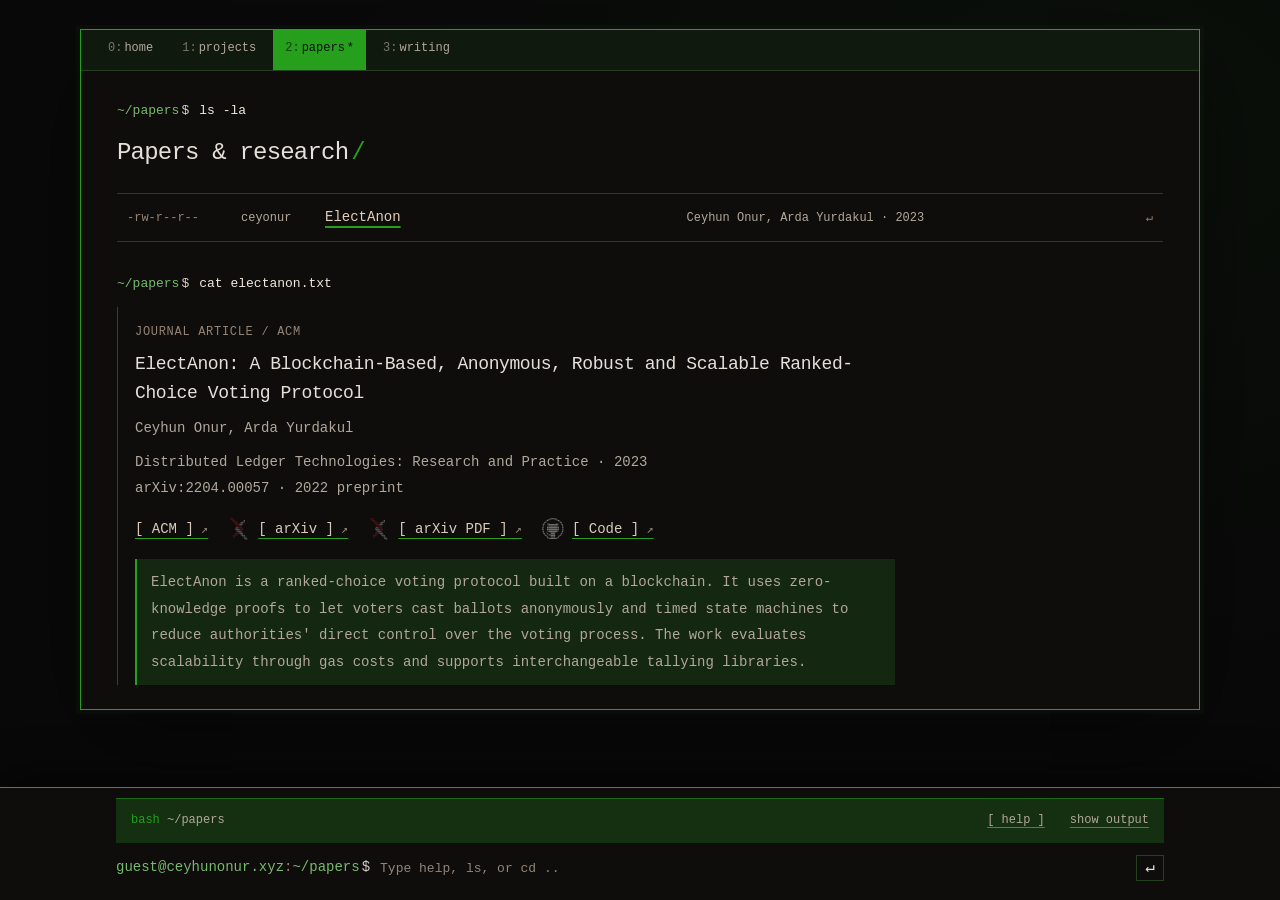
==== papers/index.html @ acf8a9ad "Add personal website" ====
<!doctype html>
<html lang="en">
<head>
  <meta charset="utf-8"><meta name="viewport" content="width=device-width, initial-scale=1"><meta name="color-scheme" content="dark">
  <meta name="description" content="Ceyhun Onur, Senior Software Engineer at Ava Labs, building Avalanche. Selected projects, blockchain research and writing.">
  <title>Papers — Ceyhun Onur</title><link rel="icon" href="../assets/favicon.svg" type="image/svg+xml"><link rel="stylesheet" href="../styles.css">
  <script src="../terminal.js" defer></script>
</head>
<body data-shell-directory="/papers">
  <a class="skip-link" href="#main">Skip to content</a>
  <div class="terminal-session">
    <header class="site-header"><nav class="session-tabs" aria-label="Directories"><a href="../index.html" data-directory="/"><span class="tab-index">0:</span>home<span class="tab-current" aria-hidden="true">*</span></a><a href="../projects/index.html" data-directory="/projects"><span class="tab-index">1:</span>projects<span class="tab-current" aria-hidden="true">*</span></a><a href="index.html" data-directory="/papers" class="active" aria-current="page"><span class="tab-index">2:</span>papers<span class="tab-current" aria-hidden="true">*</span></a><a href="../writing/index.html" data-directory="/writing"><span class="tab-index">3:</span>writing<span class="tab-current" aria-hidden="true">*</span></a></nav><span class="window-title screen-reader-only">~/papers — bash</span></header>
    <main id="main" class="terminal-body">
<section class="directory-page" id="papers" aria-labelledby="papers-title">
<section aria-labelledby="papers-title"><div class="prompt"><span class="prompt-path">~/papers</span><span class="prompt-dollar">$</span><span class="prompt-command">ls -la</span></div><h1 id="papers-title" class="page-title">Papers & research<span>/</span></h1>
<ul class="file-list directory-index">
  <li><a class="file-row" href="#paper-one"><span class="permissions" aria-hidden="true">-rw-r--r--</span><span class="file-owner">ceyonur</span><span class="file-name">ElectAnon</span><span class="file-description">Ceyhun Onur, Arda Yurdakul · 2023</span><span class="file-arrow" aria-hidden="true">↵</span></a></li>
</ul>
<section class="terminal-section directory-entry" id="paper-one">
  <div class="prompt"><span class="prompt-path">~/papers</span><span class="prompt-dollar">$</span><span class="prompt-command">cat electanon.txt</span></div>
  <div class="command-output publication-content"><span class="sample-tag">JOURNAL ARTICLE / ACM</span><h2>ElectAnon: A Blockchain-Based, Anonymous, Robust and Scalable Ranked-Choice Voting Protocol</h2><p class="authors">Ceyhun Onur, Arda Yurdakul</p><p class="venue">Distributed Ledger Technologies: Research and Practice · 2023<br>arXiv:2204.00057 · 2022 preprint</p><div class="publication-links"><a class="placeholder-link" href="https://dl.acm.org/doi/10.1145/3598302">[ ACM ]<span aria-hidden="true"> ↗</span></a><a class="placeholder-link" href="https://arxiv.org/abs/2204.00057"><img class="site-favicon" src="../assets/favicons/arxiv-ascii.svg" alt="" width="22" height="22" decoding="async">[ arXiv ]<span aria-hidden="true"> ↗</span></a><a class="placeholder-link" href="https://arxiv.org/pdf/2204.00057"><img class="site-favicon" src="../assets/favicons/arxiv-ascii.svg" alt="" width="22" height="22" decoding="async">[ arXiv PDF ]<span aria-hidden="true"> ↗</span></a><a class="placeholder-link" href="https://github.com/ceyonur/electanon"><img class="site-favicon" src="../assets/favicons/github-ascii.svg" alt="" width="22" height="22" decoding="async">[ Code ]<span aria-hidden="true"> ↗</span></a></div><div class="abstract"><p>ElectAnon is a ranked-choice voting protocol built on a blockchain. It uses zero-knowledge proofs to let voters cast ballots anonymously and timed state machines to reduce authorities' direct control over the voting process. The work evaluates scalability through gas costs and supports interchangeable tallying libraries.</p></div></div>
</section>
</section>

</section>
<details id="command-console" class="command-console"><summary><span class="prompt"><span class="prompt-path">~</span><span class="prompt-dollar">$</span><span class="prompt-command">help <span class="block-cursor" aria-hidden="true"></span></span></span><span class="command-invitation">command reference <span class="command-state" aria-hidden="true"></span></span></summary><div class="command-help" id="command-help"><p class="comment command-help-intro"># Select a command to run it. Keyboard: Tab to select, Enter to open.</p><nav class="command-choices" aria-label="Terminal commands"><a class="command-choice" href="../index.html"><code>cd ~</code><span>home directory</span><b aria-hidden="true">↵</b></a><a class="command-choice" href="../projects/index.html"><code>cd ~/projects</code><span>selected repositories</span><b aria-hidden="true">↵</b></a><a class="command-choice" href="index.html"><code>cd ~/papers</code><span>publications & research</span><b aria-hidden="true">↵</b></a><a class="command-choice" href="../writing/index.html"><code>cd ~/writing</code><span>posts &amp; proposals</span><b aria-hidden="true">↵</b></a><a class="command-choice" href="../index.html"><code>whoami</code><span>read the bio</span><b aria-hidden="true">↵</b></a><a class="command-choice" href="../index.html#links"><code>cat ~/links.txt</code><span>socials & contact</span><b aria-hidden="true">↵</b></a></nav><details class="tree-command"><summary><code>tree ~</code><span>show the directory tree</span></summary><ul class="directory-tree" aria-label="Website directory tree"><li><span aria-hidden="true">├── </span><a href="../projects/index.html">projects/</a></li><li><span aria-hidden="true">├── </span><a href="index.html">papers/</a></li><li><span aria-hidden="true">├── </span><a href="../writing/index.html">writing/</a><ul><li><span aria-hidden="true">│   ├── </span><a href="../writing/index.html#precompile-evm-post">precompile-evm.txt</a></li><li><span aria-hidden="true">│   ├── </span><a href="../writing/index.html#subnet-evm-durango-post">subnet-evm-durango.txt</a></li><li><span aria-hidden="true">│   ├── </span><a href="../writing/index.html#acp-224">acp-224.md</a></li><li><span aria-hidden="true">│   └── </span><a href="../writing/index.html#acp-131">acp-131.md</a></li></ul></li><li><span aria-hidden="true">└── </span><a href="../index.html#links">links.txt</a></li></ul></details></div></details>

</main>
    <footer class="typed-console" id="typed-console" aria-label="Interactive website terminal" hidden>
  <div class="terminal-dock-inner">
    <div class="terminal-dock-toolbar status-bar"><span>~/papers</span><nav class="window-actions terminal-actions" aria-label="Terminal actions"><a class="help-jump" href="#command-help">[ help ]</a><button id="terminal-toggle" type="button" aria-controls="terminal-panel" aria-expanded="false">show output</button></nav></div>
    <div id="terminal-panel" hidden><div id="terminal-output" class="terminal-transcript" role="log" aria-live="polite" aria-label="Command output"></div><p class="typed-keyboard-hint" id="terminal-keyboard-hint">Enter: run · Tab: complete · ↑/↓: history</p></div>
    <form id="terminal-form" class="typed-form"><label class="typed-prompt" id="terminal-open" for="terminal-input"><span class="prompt-user">guest@ceyhunonur.xyz</span><span class="prompt-colon">:</span><span class="prompt-path" id="typed-path">~</span><span class="prompt-dollar">$</span></label><input id="terminal-input" type="text" name="command" maxlength="200" placeholder="Type help, ls, or cd projects" autocomplete="off" autocapitalize="off" spellcheck="false" aria-label="Terminal command"><button class="terminal-submit" type="submit" aria-label="Run command">↵</button></form>
  </div>
</footer>
  </div>
  
  
</body>
</html>
---- styles.css ----
/* Static terminal with an optional local command helper. Permanent accent: #269F1D. */
:root {
  --accent: #269F1D;
  --on-accent: #081006;
  --bg: #090909;
  --screen: #0e0d0c;
  --text: #e5e0d9;
  --muted: #b2a79b;
  --faint: #938476;
  --line: color-mix(in srgb, var(--accent) 24%, #222222);
  --accent-wash: color-mix(in srgb, var(--accent) 35%, #0e0d0c);
  --mono: 'Cascadia Code', 'SFMono-Regular', Consolas, 'Liberation Mono', monospace;
  color-scheme: dark;
}
* { box-sizing: border-box; }
html { scroll-behavior: smooth; scroll-padding-top: 24px; }
body {
  margin: 0;
  min-height: 100vh;
  background: radial-gradient(ellipse at 85% 15%, color-mix(in srgb, var(--accent) 5%, transparent), transparent 50%), var(--bg);
  color: var(--text);
  font:14px/1.8 var(--mono);
  -webkit-font-smoothing: antialiased;
  padding: 29px 36px 22px;
}
a { color: inherit; text-decoration: none; }
a:hover { color: #fff; }
a:focus-visible, summary:focus-visible { outline: 1px solid #c6b9ac; outline-offset: 5px; }
::selection { background: var(--accent); color: var(--on-accent, #fff); }
h1,h2,p,pre,blockquote,dl,dd,ul { margin: 0; }
ul { list-style: none; padding: 0; }
pre { font-family: var(--mono); }
.skip-link { position: fixed; top: -80px; left: 30px; z-index: 5; background: var(--accent); padding: 8px 15px; }
.skip-link:focus { top: 10px; }
.desktop-label, .desktop-footer {
  max-width: 1120px; margin: 0 auto; display: flex; justify-content: space-between; align-items: center;
  color: var(--faint); font-size: 12px; line-height: 1.5; letter-spacing: .8px;
}
.desktop-label { margin-bottom: 13px; }
.desktop-label span:first-child::before { content: ''; display: inline-block; width: 5px; height: 5px; background: var(--accent); margin-right: 9px; }
.desktop-footer { margin-top: 13px; font-size: 12px; letter-spacing: .2px; }
.terminal-session {
  max-width: 1120px; margin: 0 auto; border: 1px solid var(--accent); background: var(--screen);
  box-shadow: 0 0 0 4px color-mix(in srgb, var(--accent) 4%, transparent), 0 30px 100px #0006; min-width: 0;
}
.window-bar {
  height: 36px; display: grid; grid-template-columns: 110px 1fr 110px; align-items: center;
  background: color-mix(in srgb, var(--accent) 24%, #0e0d0c); border-bottom: 1px solid color-mix(in srgb, var(--accent) 60%, #1a1714); padding: 0 15px; gap: 12px;
}
.window-controls { display: flex; gap: 6px; }
.window-controls i { width: 7px; height: 7px; display: block; border: 1px solid color-mix(in srgb, var(--accent) 65%, #8a7b6e); }
.window-controls i:first-child { background: var(--accent); border-color: var(--accent); }
.window-title { font-size: 12px; text-align: center; color: #bba89b; overflow: hidden; white-space: nowrap; text-overflow: ellipsis; }
.window-mode { color: var(--faint); font-size: 12px; text-align: right; }
.session-tabs { display: flex; flex-wrap: wrap; align-items: stretch; min-height: 37px; background: color-mix(in srgb, var(--accent) 8%, #0e0d0c); border-bottom: 1px solid var(--line); padding: 0 15px; gap: 5px; }
.session-name { font-size: 12px; line-height: 37px; color: var(--muted); margin-right: 21px; }
.session-tabs a { font-size: 12px; padding: 8px 12px; color: var(--muted); border-bottom: 2px solid transparent; display: flex; gap: 2px; align-items: center; }
.session-tabs a.active { background: var(--accent); border-color: var(--accent); color: var(--on-accent, #f4e5dc); }
.session-tabs a:hover { background: color-mix(in srgb, var(--accent) 40%, #181511); color: #fff; }
.session-tabs a.active:hover { background: var(--accent); }
.tab-index { opacity: .65; }
.location-bar { display: flex; justify-content: space-between; align-items: center; gap: 14px; padding: 16px 36px 0; }
.breadcrumb { display: flex; flex-wrap: wrap; gap: 9px; color: var(--muted); font-size: 12px; }
.breadcrumb a { text-decoration: underline; text-decoration-color: var(--accent); text-underline-offset: 4px; }
.breadcrumb>span:not(:last-child) { color: var(--faint); }
.sample-badge { font-size: 12px; letter-spacing: .8px; color: var(--faint); white-space: nowrap; }
.terminal-body { padding: 28px 36px 24px; min-height: 520px; position: relative; }
.prompt { display: flex; flex-wrap: wrap; align-items: baseline; font-size: 12px; line-height: 1.9; }
.prompt-user { color: #d3bbae; }
.at, .prompt-colon { color: #9d7d69; }
.prompt-path { color: #b8a69a; }
.prompt-dollar { color: #d6cbc1; margin: 0 10px 0 2px; }
.prompt-command { color: #f2e9de; overflow-wrap: anywhere; }
.identity-output { display: grid; grid-template-columns: 286px minmax(0,1fr); gap: 35px; padding: 26px 0 16px; align-items: center; }
.ascii-art { font:16px/1.21 var(--mono); letter-spacing: 0; white-space: pre; color: var(--accent); text-shadow: 0 0 24px color-mix(in srgb, var(--accent) 20%, transparent); }
.identity-info { max-width: 510px; }
.identity-info h1 { font-size: 21px; line-height: 1.5; font-weight: 600; letter-spacing: -.8px; display: inline-block; padding-bottom: 7px; border-bottom: 1px dashed color-mix(in srgb, var(--accent) 55%, #443b33); }
.identity-subtitle { font-size: 12px; color: var(--muted); margin-top: 7px; }
.profile-data { margin-top: 15px; font-size: 12px; }
.profile-data>div { display: grid; grid-template-columns: 80px 1fr; gap: 12px; margin-top: 3px; }
.profile-data dt { color: var(--faint); }
.profile-data dt::after { content: ':'; }
.profile-data dd { color: var(--text); }
.status-square { width: 5px; height: 5px; display: inline-block; margin-left: 8px; background: var(--accent); vertical-align: middle; }
.terminal-section { margin-top: 30px; scroll-margin-top: 25px; }
.command-output { padding: 12px 0 0 17px; border-left: 1px solid color-mix(in srgb, var(--accent) 36%, #211d18); margin: 10px 0 0 0; }
.bio-output { max-width: 790px; font-size: 12px; line-height: 1.9; }
.comment { color: var(--faint); font-size: 12px; line-height: 1.9; }
.bio-output .comment { margin-top: 11px; }
.output-caption { font-weight: 400; font-size: 12px; color: var(--faint); margin: 10px 0 7px; }
.file-list { border-top: 1px solid var(--line); border-bottom: 1px solid var(--line); margin-top: 10px; }
.file-row { display: grid; grid-template-columns: 94px 48px minmax(160px,1fr) minmax(180px,1.25fr) 18px; align-items: baseline; column-gap: 17px; padding: 11px 10px; font-size: 12px; border-bottom: 1px solid color-mix(in srgb, var(--accent) 14%, #22201c); }
.file-row:last-child { border-bottom: 0; }
.file-row:hover { background: color-mix(in srgb, var(--accent) 9%, transparent); }
.permissions { color: var(--faint); font-size: 12px; }
.file-owner { color: var(--muted); font-size: 12px; }
.file-name { color: #e5cdbb; font-weight: 500; width: fit-content; text-decoration: underline; text-decoration-color: var(--accent); text-underline-offset: 5px; text-decoration-thickness: 2px; overflow-wrap: anywhere; }
.file-name:hover { color: #fff; background: var(--accent); }
.file-description { color: var(--muted); font-size: 12px; }
.file-arrow { color: #a17c65; text-align: right; font-size: 12px; }
.social-output { display: flex; flex-wrap: wrap; gap: 24px; padding: 12px 0 0 17px; }
.placeholder-link { color: #d9cabc; font-size: 12px; display: inline-block; text-decoration: underline; text-decoration-color: var(--accent); text-underline-offset: 5px; }
.placeholder-link>span { color: var(--faint); font-size: 12px; }
.placeholder-link:hover { color: #fff; background: color-mix(in srgb, var(--accent) 20%, transparent); }
.exit-prompt { margin-top: 33px; padding-top: 14px; border-top: 1px solid var(--line); display: flex; justify-content: space-between; align-items: baseline; gap: 16px; }
.block-cursor { display: inline-block; width: 7px; height: 12px; background: var(--accent); vertical-align: middle; animation: cursor 1.5s steps(1) infinite; }
.navigation-hint { font-size: 12px; color: var(--faint); text-align: right; }
.status-bar { display: flex; align-items: center; gap: 16px; padding: 8px 15px; border-top: 1px solid color-mix(in srgb, var(--accent) 60%, #1a1714); background: color-mix(in srgb, var(--accent) 24%, #0e0d0c); color: #a99483; font-size: 12px; }
.status-bar>a { color: #e1c7b7; }
.status-right { margin-left: auto; }
.footer-divider { color: color-mix(in srgb, var(--accent) 40%, #695c4f); margin: 0 12px; }
.template-notice { display: none; padding: 18px; background: color-mix(in srgb, var(--accent) 25%, #13120f); border: 1px solid var(--accent); margin-top: 24px; scroll-margin-top: 24px; }
.template-notice:target { display: block; }
.template-notice h2 { font-size: 12px; font-weight: 500; }
.template-notice p { font-size: 12px; color: var(--muted); max-width: 700px; margin: 8px 0 12px; }
.template-notice a { font-size: 12px; text-decoration: underline; text-underline-offset: 4px; }
.parent-command { display: inline-flex; gap: 9px; font-size: 12px; color: var(--text); margin-bottom: 28px; }
.parent-command>span:first-child { color: var(--faint); }
.parent-command:hover { background: color-mix(in srgb, var(--accent) 20%, transparent); }
.command-comment { color: var(--faint); font-size: 12px; margin-left: 8px; }
.page-title { font-size: 24px; line-height: 1.5; font-weight: 500; letter-spacing: -.8px; margin-top: 17px; }
.page-title>span { color: var(--accent); margin-left: 3px; }
.page-intro { margin-top: 5px; }
.directory-index { margin-top: 22px; }
.sample-tag { font-size: 12px; letter-spacing: .7px; color: var(--faint); }
.command-output h2 { font-size: 16px; font-weight: 500; line-height: 1.7; margin-top: 5px; letter-spacing: -.4px; }
.command-output>p { color: var(--muted); font-size: 12px; max-width: 750px; margin-top: 7px; line-height: 1.9; }
.record-meta { display: flex; flex-wrap: wrap; gap: 20px; font-size: 12px; color: var(--faint); margin: 12px 0; }
.publication { display: grid; grid-template-columns: 60px minmax(0,1fr); gap: 24px; padding: 26px 0; border-bottom: 1px solid var(--line); }
.publication-index { font-size: 12px; color: #bd9f89; padding-top: 3px; }
.publication-index span { display: block; font-size: 12px; color: var(--faint); margin-top: 9px; }
.publication-content h2 { font-size: 16px; line-height: 1.6; font-weight: 500; margin-top: 6px; max-width: 780px; }
.authors { font-size: 12px; color: var(--muted); margin-top: 10px; }
.venue { font-size: 12px; color: var(--faint); margin-top: 3px; }
.publication-links { display: flex; gap: 20px; margin-top: 15px; }
.abstract { margin-top: 17px; }
.abstract p { border-left: 2px solid var(--accent); padding: 10px 14px; background: color-mix(in srgb, var(--accent) 16%, #11100e); font-size: 12px; color: var(--muted); max-width: 760px; line-height: 1.9; }
.article-preview { padding-top: 14px; padding-bottom: 9px; }
.inline-command { display: inline-block; margin-top: 20px; font-size: 12px; color: #e4c5af; background: color-mix(in srgb, var(--accent) 28%, #17130f); padding: 4px 9px; border-left: 2px solid var(--accent); }
.inline-command>span { color: var(--faint); margin-left: 12px; }
.inline-command:hover { background: var(--accent); color: #fff; }
.note-output { margin-top: 28px; display: grid; grid-template-columns: 55px 1fr; gap: 22px; padding: 25px 0; border-top: 1px solid var(--line); border-bottom: 1px solid var(--line); }
.note-index { color: #ba9c85; font-size: 12px; padding-top: 3px; }
.note-index>span { display: block; font-size: 12px; color: var(--faint); margin-top: 9px; }
.note-output blockquote { max-width: 680px; font-size: 19px; letter-spacing: -.6px; line-height: 1.7; border-left: 2px solid var(--accent); padding-left: 18px; }
.note-output .comment { margin: 16px 0; font-size: 12px; }
.article-body { max-width: 950px; }
.article-heading { padding: 23px 0 24px 17px; border-left: 1px solid color-mix(in srgb, var(--accent) 36%, #211d18); margin-top: 14px; }
.article-heading h1 { font-size: 30px; line-height: 1.4; letter-spacing: -1px; font-weight: 500; max-width: 700px; margin-top: 10px; }
.article-lead { font-size: 13px; color: var(--muted); max-width: 730px; margin-top: 16px; line-height: 1.9; }
.article-copy { max-width: 760px; padding-left: 18px; }
.article-copy p { font-size: 12px; line-height: 2; color: #c9beb2; margin-top: 22px; }
.article-copy h2 { font-size: 19px; font-weight: 500; letter-spacing: -.5px; margin-top: 34px; }
.article-copy h2>span { color: #a58c78; font-weight: 400; margin-right: 8px; }
.article-copy blockquote { margin-top: 25px; border-left: 2px solid var(--accent); padding: 16px 20px; background: color-mix(in srgb, var(--accent) 23%, #16130f); color: #dbcbba; font-size: 12px; line-height: 1.9; }
.article-copy .article-end { border-top: 1px solid var(--line); padding-top: 20px; margin-top: 32px; color: var(--faint); font-size: 12px; }
@keyframes cursor { 0%,60% { opacity: 1; } 61%,100% { opacity: 0; } }
@media(min-width:1500px) {
  body { padding-top: 44px; }
  .terminal-body { padding: 33px 44px 27px; }
  .location-bar { padding: 18px 44px 0; }
  .identity-output { grid-template-columns: 315px 1fr; gap: 45px; padding-top: 30px; }
  .ascii-art { font-size: 18px; }
}
@media(max-width:940px) {
  body { padding: 20px 22px; }
  .terminal-body { padding: 25px 26px; }
  .location-bar { padding-left: 26px; padding-right: 26px; }
  .identity-output { grid-template-columns: 240px 1fr; gap: 24px; }
  .ascii-art { font-size: 13px; }
  .identity-subtitle { font-size: 12px; }
  .profile-data { font-size: 12px; }
  .profile-data>div { grid-template-columns: 65px 1fr; gap: 8px; }
  .file-row { grid-template-columns: 84px 35px minmax(150px,1fr) minmax(120px,1fr) 12px; gap: 12px; }
  .session-name { margin-right: 8px; }
  .session-tabs a { padding-left: 9px; padding-right: 9px; }
  .file-owner { font-size: 12px; }
}
@media(max-width:700px) {
  body { padding: 12px 12px 16px; }
  .desktop-label { margin-bottom: 10px; font-size: 12px; letter-spacing: .4px; }
  .window-bar { height: 32px; grid-template-columns: 42px minmax(0,1fr) 42px; padding: 0 10px; gap: 6px; }
  .window-controls { gap: 4px; }
  .window-controls i { width: 5px; height: 5px; }
  .window-title { font-size: 12px; }
  .window-mode { display: none; }
  .session-tabs { padding: 0 7px; gap: 0; min-height: 34px; justify-content: space-between; }
  .session-name { display: none; }
  .session-tabs a { padding: 8px 7px; font-size: 12px; }
  .location-bar { padding: 12px 18px 0; gap: 10px; align-items: start; }
  .breadcrumb { font-size: 12px; gap: 6px; }
  .sample-badge { font-size: 12px; line-height: 1.9; letter-spacing: .3px; }
  .terminal-body { padding: 23px 18px 20px; min-height: 480px; }
  .prompt { font-size: 12px; line-height: 1.8; }
  .prompt-dollar { margin-right: 7px; }
  .identity-output { grid-template-columns: 1fr; gap: 25px; padding: 25px 0 7px; }
  .ascii-art { font-size: 15px; line-height: 1.2; }
  .identity-info h1 { font-size: 21px; }
  .identity-subtitle { font-size: 12px; }
  .profile-data { font-size: 12px; }
  .profile-data>div { grid-template-columns: 72px 1fr; gap: 9px; margin-top: 4px; }
  .terminal-section { margin-top: 26px; }
  .command-output { padding-left: 12px; }
  .bio-output { font-size: 12px; }
  .comment { font-size: 12px; }
  .desktop-break { display: none; }
  .output-caption { font-size: 12px; margin-top: 10px; }
  .file-row { grid-template-columns: minmax(0,1fr) 14px; column-gap: 10px; row-gap: 3px; padding: 12px 5px; }
  .permissions,.file-owner { display: none; }
  .file-name { grid-column: 1; grid-row: 1; font-size: 12px; max-width: 100%; }
  .file-description { grid-column: 1; grid-row: 2; font-size: 12px; }
  .file-arrow { grid-column: 2; grid-row: 1/3; align-self: center; }
  .social-output { gap: 17px; padding-left: 12px; }
  .placeholder-link { font-size: 12px; }
  .social-output .placeholder-link { font-size: 12px; }
  .exit-prompt { margin-top: 28px; flex-wrap: wrap; gap: 8px; }
  .navigation-hint { text-align: left; font-size: 12px; width: 100%; }
  .status-bar { padding: 8px 10px; font-size: 12px; gap: 10px; }
  .footer-divider { margin: 0 6px; }
  .status-right { font-size: 12px; }
  .desktop-footer { font-size: 12px; gap: 12px; }
  .parent-command { font-size: 12px; margin-bottom: 23px; gap: 6px; }
  .command-comment { font-size: 12px; margin-left: 4px; }
  .page-title { font-size: 21px; margin-top: 17px; }
  .page-intro { font-size: 12px; margin-top: 6px; }
  .command-output h2 { font-size: 15px; }
  .command-output>p { font-size: 12px; }
  .record-meta { font-size: 12px; gap: 14px; }
  .publication { grid-template-columns: 33px minmax(0,1fr); gap: 12px; padding: 23px 0; }
  .publication-index { font-size: 12px; }
  .publication-index>span { font-size: 12px; }
  .publication-content h2 { font-size: 14px; }
  .authors { font-size: 12px; }
  .venue { font-size: 12px; }
  .abstract p { font-size: 12px; padding: 10px 12px; }
  .note-output { grid-template-columns: 28px minmax(0,1fr); gap: 13px; }
  .note-index { font-size: 12px; }
  .note-index>span { font-size: 12px; }
  .note-output blockquote { font-size: 16px; padding-left: 12px; }
  .note-output .comment { font-size: 12px; }
  .article-heading { padding-left: 12px; }
  .article-heading h1 { font-size: 25px; }
  .article-lead { font-size: 12px; }
  .article-copy { padding-left: 0; }
  .article-copy p { font-size: 12px; }
  .article-copy h2 { font-size: 17px; }
  .article-copy blockquote { font-size: 12px; padding: 14px; }
  .article-copy .article-end { font-size: 12px; }
}
@media(max-width:360px) {
  body { padding-left: 7px; padding-right: 7px; }
  .terminal-body { padding-left: 13px; padding-right: 13px; }
  .session-tabs a { padding-left: 5px; padding-right: 5px; }
  .ascii-art { font-size: 13px; }
  .profile-data { font-size: 12px; }
}
@media(prefers-reduced-motion:reduce) {
  html { scroll-behavior: auto; }
  .block-cursor { animation: none; }
}

/* The classic portrait is 72 columns of actual text, with no image or script. */
.identity-output:has(.ascii-portrait) {
  grid-template-columns: 195px minmax(0, 1fr);
  gap: 24px;
  padding-top: 24px;
  padding-bottom: 8px;
}
.ascii-art.ascii-portrait {
  font-family: Consolas, 'Liberation Mono', monospace;
  font-size: 4.32px;
  font-weight: 400;
  line-height: 1;
  letter-spacing: 0;
  color: var(--accent);
  text-shadow: none;
  width: fit-content;
  max-width: 100%;
}
@media(max-width:940px) {
  .identity-output:has(.ascii-portrait) { grid-template-columns: 172px minmax(0, 1fr); gap: 20px; }
  .ascii-art.ascii-portrait { font-size: 3.84px; }
}
@media(max-width:700px) {
  .identity-output:has(.ascii-portrait) { grid-template-columns: minmax(0, 1fr); gap: 25px; }
  .ascii-art.ascii-portrait { font-size: clamp(2.64px, 0.816vw, 4.32px); }
}

/* Native command console: details/summary, normal links, and keyboard navigation. */
.skip-link{color:var(--on-accent)}
.session-tabs a.active:hover,.file-name:hover,.inline-command:hover{color:var(--on-accent)}
.prompt-user,.prompt-path{color:color-mix(in srgb,var(--accent) 55%,#ddd8ce)}
.window-mode.help-jump{color:var(--muted);text-decoration:underline;text-decoration-color:var(--accent);text-underline-offset:4px}
.command-console{margin-top:30px;border-top:1px solid var(--line);scroll-margin-top:24px}
.command-console>summary{list-style:none;display:flex;justify-content:space-between;align-items:center;gap:16px;padding:14px 0 5px;cursor:pointer}
.command-console>summary::-webkit-details-marker{display:none}
.command-console>summary:focus-visible{outline:1px solid #c6b9ac;outline-offset:5px}
.command-console>summary:hover .prompt-command{text-decoration:underline;text-decoration-color:var(--accent);text-underline-offset:4px}
.command-invitation{font-size: 12px;color:var(--muted);white-space:nowrap}
.command-state::after{content:'[+]';margin-left:8px;color:var(--text)}
.command-console[open] .command-state::after{content:'[−]'}
.command-help{margin:12px 0 0;padding:13px 17px 15px;border-left:2px solid var(--accent);background:color-mix(in srgb,var(--accent) 4%,var(--screen))}
.command-help-intro{font-size: 12px;margin-bottom:13px}
.command-choices{display:flex;flex-direction:column;gap:1px}
.command-choice{display:grid;grid-template-columns:210px minmax(0,1fr) 14px;gap:20px;align-items:baseline;padding:7px 8px;font-size: 12px}
.command-choice code,.tree-command code{font:inherit;color:var(--text)}
.command-choice>span{font-size: 12px;color:var(--muted)}
.command-choice>b{font-weight:400;color:var(--muted);font-size: 12px}
.command-choice:hover,.command-choice:focus-visible{background:color-mix(in srgb,var(--accent) 16%,transparent)}
.tree-command{margin-top:12px;border-top:1px solid var(--line);padding-top:10px}
.tree-command>summary{display:list-item;cursor:pointer;width:fit-content;font-size: 12px;margin-left:8px}
.tree-command>summary>span{font-size: 12px;color:var(--muted);margin-left:20px}
.directory-tree{margin:12px 0 0 8px;font-size: 12px;line-height:2;color:var(--muted)}
.directory-tree>li>ul{margin-left:0}.directory-tree li>span{white-space:pre;color:var(--faint)}
.directory-tree a{text-decoration:underline;text-decoration-color:var(--accent);text-underline-offset:4px;color:var(--text)}
@media(max-width:700px){.command-console>summary{gap:10px;align-items:baseline;flex-wrap:wrap}.command-invitation{font-size: 12px}.command-help{padding:12px 9px}.command-help-intro{font-size: 12px}.command-choice{grid-template-columns:minmax(0,1fr) 12px;gap:2px 8px;padding:8px 5px;font-size: 12px}.command-choice>span{grid-column:1;grid-row:2;font-size: 12px}.command-choice>b{grid-column:2;grid-row:1/3}.tree-command>summary{font-size: 12px}.tree-command>summary>span{font-size: 12px;margin-left:8px}.directory-tree{font-size: 12px}}

/* Optional typed navigator, integrated into the page's final prompt line. */
.typed-console[hidden]{display:none!important}
#terminal-open{display:none}.has-command-reader #terminal-open{display:flex}
.has-command-reader .command-console{display:none}
.window-bar{grid-template-columns:110px minmax(0,1fr) 160px}
.window-actions{display:flex;justify-content:flex-end;gap:15px;font-size: 12px;white-space:nowrap}
.window-actions>a{color:var(--muted);text-decoration:underline;text-decoration-color:var(--accent);text-underline-offset:4px}
.typed-console{margin-top:30px;padding-top:15px;border-top:1px solid var(--line);scroll-margin-top:24px}
.terminal-transcript{padding:0;margin:0 0 12px}
.terminal-result{font:14px/1.8 var(--mono);color:var(--text);margin:0 0 12px;white-space:pre-wrap;overflow-wrap:anywhere}
.terminal-echo{color:color-mix(in srgb,var(--accent) 55%,#ddd8ce);margin-bottom:3px}
.terminal-error{color:#e5bca3}.terminal-welcome{font-size: 12px;color:var(--muted)}
.typed-form{display:flex;align-items:center;gap:0;padding:5px 0;margin:0}
.typed-prompt{display:flex;align-items:baseline;font:14px/1.7 var(--mono);white-space:nowrap;flex-shrink:0}
.typed-form input{min-width:0;flex:1;width:100%;background:transparent;border:0;border-radius:0;padding:3px 0;color:#f1efe7;font:14px/1.5 var(--mono);caret-color:var(--accent)}
.typed-form input::placeholder{color:var(--faint);font-size: 12px}
.typed-form input:focus{outline:none}
.typed-form:focus-within .typed-prompt{color:var(--accent)}
.terminal-submit{flex-shrink:0;border:1px solid var(--line);background:transparent;color:var(--text);font:16px/1 var(--mono);width:28px;height:26px;margin-left:10px;cursor:pointer}
.terminal-submit:hover{background:var(--accent);color:var(--on-accent)}
.typed-keyboard-hint{font:14px/1.6 var(--mono);color:var(--faint);margin:0 0 7px}
.typed-console button:focus-visible{outline:1px solid #c6b9ac;outline-offset:3px}
@media(max-width:700px){.window-bar{grid-template-columns:30px minmax(0,1fr) 112px}.window-actions{display:flex;gap:7px;font-size: 12px}.window-title{font-size: 12px}.typed-console{margin-top:26px}.typed-form{display:grid;grid-template-columns:minmax(0,1fr) 28px;gap:5px 8px}.typed-prompt{font-size: 12px;grid-column:1/-1;width:auto;white-space:normal;flex-wrap:wrap}.typed-form input{grid-column:1;flex:none;width:100%;font-size: 16px}.typed-form input::placeholder{font-size: 12px}.terminal-submit{grid-column:2;margin-left:0}.terminal-result{font-size: 12px}.typed-keyboard-hint{font-size: 12px}}

/* Readable text, compact ASCII link icons, and native experience output. */
.identity-info { max-width: 720px; min-width: 0; }
.identity-output:has(.ascii-portrait) { align-items: start; }
.bio-output { font-size: 14px; line-height: 1.85; margin-top: 18px; }
.bio-output p + p { margin-top: 12px; }
.bio-output .placeholder-link { font-size: inherit; }
.command-output > p, .abstract p, .article-copy p, .article-copy blockquote { font-size: 14px; }
.prompt, .typed-prompt, .file-name, .placeholder-link, .inline-command { font-size: 14px; }
.identity-subtitle, .profile-data { font-size: 13px; }
.profile-data > div { grid-template-columns: 80px minmax(0, 1fr); }
.file-row { grid-template-columns: 100px 70px minmax(175px, 1fr) minmax(190px, 1.25fr) 18px; gap: 14px; }
.window-bar { grid-template-columns: 30px minmax(0,1fr) 190px; height: 44px; }
.window-actions { font-size: 12px; }
.typed-form input { font-size: 16px; }
.typed-keyboard-hint { font-size: 12px; }
.typed-form input::placeholder { font-size: 13px; }
.social-output { align-items: center; gap: 20px 28px; }
.publication-links { flex-wrap: wrap; }
@media(max-width:1000px) {
  .file-row { grid-template-columns: 96px 65px minmax(0,1fr) 18px; gap: 8px 12px; }
  .file-description { grid-column: 3; grid-row: 2; }
  .file-arrow { grid-column: 4; grid-row: 1/3; }
}
@media(max-width:700px) {
  .window-bar { height: auto; min-height: 67px; grid-template-columns: 24px minmax(0,1fr); gap: 3px 8px; padding-top: 8px; padding-bottom: 8px; }
  .window-controls { grid-column: 1; grid-row: 1; }
  .window-title { grid-column: 2; grid-row: 1; text-align: left; }
  .window-actions { grid-column: 2; grid-row: 2; justify-content: flex-start; gap: 18px; }
  .session-tabs a { font-size: 12px; }
  .location-bar { flex-wrap: wrap; }
  .sample-badge { white-space: normal; }
  .desktop-label { flex-wrap: wrap; gap: 5px 12px; }
  .desktop-footer { flex-wrap: wrap; }
  .status-bar { flex-wrap: wrap; }
  .status-right { margin-left: 0; width: 100%; font-size: 12px; }
  .file-row { grid-template-columns: minmax(0,1fr) 18px; }
  .file-name, .file-description { grid-column: 1; }
  .file-arrow { grid-column: 2; }
  .social-output .placeholder-link { font-size: 14px; }
  .typed-prompt { font-size: 13px; }
  .command-choice { grid-template-columns: minmax(0,1fr) 14px; }
  .tree-command > summary > span { display: block; margin-left: 0; }
}

/* Static, local favicon glyph art and a terminal table inside whoami. */
.site-favicon { display: inline-block; width: 22px; height: 22px; object-fit: contain; vertical-align: middle; margin-right: 8px; }
.whoami-career { margin-top: 26px; }
.terminal-table-wrap { max-width: 100%; overflow-x: auto; padding-bottom: 4px; scrollbar-color: var(--accent) var(--screen); }
.terminal-table-wrap:focus-visible { outline: 1px solid var(--accent); outline-offset: 4px; }
.terminal-table { width: max-content; font: 13px/1.75 var(--mono); color: var(--text); white-space: pre; letter-spacing: 0; }
.table-scroll-hint { display: none; color: var(--faint); font-size: 12px; }
.screen-reader-only { position: absolute; width: 1px; height: 1px; overflow: hidden; clip-path: inset(50%); white-space: nowrap; }
@media(max-width:700px) {
  .table-scroll-hint { display: block; margin-top: 5px; }
}

/* One continuous static terminal session and its bottom command dock. */
html { scroll-padding-bottom: 160px; }
.overview-section { margin-top: 54px; padding-top: 32px; border-top: 1px solid var(--line); scroll-margin-top: 24px; }
.overview-section .page-title { margin-top: 12px; }
.tab-current { display: none; }
.session-tabs a.active .tab-current { display: inline; }
.career-list { margin-top: 26px; font-size: 13px; }
.career-list > div { margin: 0 0 17px; padding-left: 15px; border-left: 1px solid var(--line); }
.career-list dt { color: color-mix(in srgb,var(--accent) 55%,#ddd8ce); font-weight: 500; }
.career-list dd { color: var(--text); margin-top: 2px; }
.career-dates { color: var(--muted); }
.command-output h3, .publication-content h3 { font-size: 18px; font-weight: 500; line-height: 1.6; margin-top: 5px; }
.command-output .project-role { color: color-mix(in srgb,var(--accent) 55%,#ddd8ce); font-size: 14px; margin: 4px 0 10px; }
.has-command-reader { padding-bottom: 145px; }
.has-command-reader.terminal-output-open { padding-bottom: calc(145px + min(40vh, 360px)); }
.typed-console { position: fixed; z-index: 10; left: 0; right: 0; bottom: 0; margin: 0; padding: 10px 24px 12px; border-top: 1px solid var(--accent); background: var(--screen); box-shadow: 0 -12px 40px #0008; }
.terminal-dock-inner { max-width: 1048px; margin: 0 auto; }
.terminal-dock-toolbar { display: flex; align-items: center; justify-content: space-between; gap: 16px; margin-bottom: 5px; font-size: 12px; color: var(--muted); }
.terminal-dock-toolbar > span::before { content: 'bash '; color: var(--accent); }
.terminal-dock-toolbar button { border: 0; padding: 3px 0 3px 10px; background: transparent; color: var(--muted); font: inherit; cursor: pointer; text-decoration: underline; text-decoration-color: var(--accent); text-underline-offset: 4px; }
.terminal-dock-toolbar button:hover { color: var(--text); }
.terminal-transcript { max-height: min(40vh, 360px); overflow-y: auto; overscroll-behavior: contain; margin: 8px 0 4px; scrollbar-color: var(--accent) var(--screen); }
.terminal-result { margin-bottom: 10px; }
.typed-keyboard-hint { margin-top: 6px; margin-bottom: 8px; }
.typed-form { display: flex; align-items: center; gap: 0; }
.typed-prompt { width: auto; flex-shrink: 0; }
.typed-form input { width: 100%; flex: 1; min-width: 0; }
.typed-console [hidden] { display: none !important; }
@media(max-width:700px) {
  .overview-section { margin-top: 38px; padding-top: 24px; }
  .has-command-reader { padding-bottom: 155px; }
  .has-command-reader.terminal-output-open { padding-bottom: calc(155px + min(40vh, 360px)); }
  .typed-console { padding: 9px 16px 12px; }
  .typed-form { display: flex; flex-wrap: wrap; gap: 4px 0; }
  .typed-prompt { flex-basis: 100%; font-size: 13px; }
  .typed-form input { flex-basis: calc(100% - 42px); width: calc(100% - 42px); }
  .terminal-submit { margin-left: 10px; }
  .career-dates { display: block; }
}

/* Restored directory pages; the homepage contains only whoami and its output. */
.identity-subtitle .site-favicon { width: 16px; height: 16px; margin-right: 5px; }
.identity-info .social-output { margin-top: 17px; padding: 0; gap: 12px 20px; }
.company-link { display: inline-block; margin-left: 5px; color: var(--muted); font-size: 12px; font-weight: 400; }
.company-link:hover { color: var(--text); }
.directory-entry h2, .publication-content h2 { font-size: 18px; font-weight: 500; line-height: 1.6; }
.directory-page > section:first-child > .page-title { margin-top: 12px; }


/* Directory tabs and terminal actions share one header. */
.site-header {
  display: flex;
  flex-wrap: wrap;
  align-items: center;
  background: color-mix(in srgb, var(--accent) 8%, #0e0d0c);
  border-bottom: 1px solid var(--line);
}
.site-header .session-tabs { flex: 1 1 auto; border-bottom: 0; background: transparent; }
.site-header .window-actions { padding: 8px 15px; gap: 15px; margin-left: auto; }
@media(max-width:700px) {
  .site-header .session-tabs { flex-basis: 100%; }
  .site-header .window-actions { padding: 6px 14px 9px; }
}
.terminal-actions { align-items: center; margin-left: auto; }

.directory-entry { scroll-margin-top: 24px; }
.directory-page .prompt { font-size: 13px; }
.directory-entry .prompt-command { display: inline-block; }
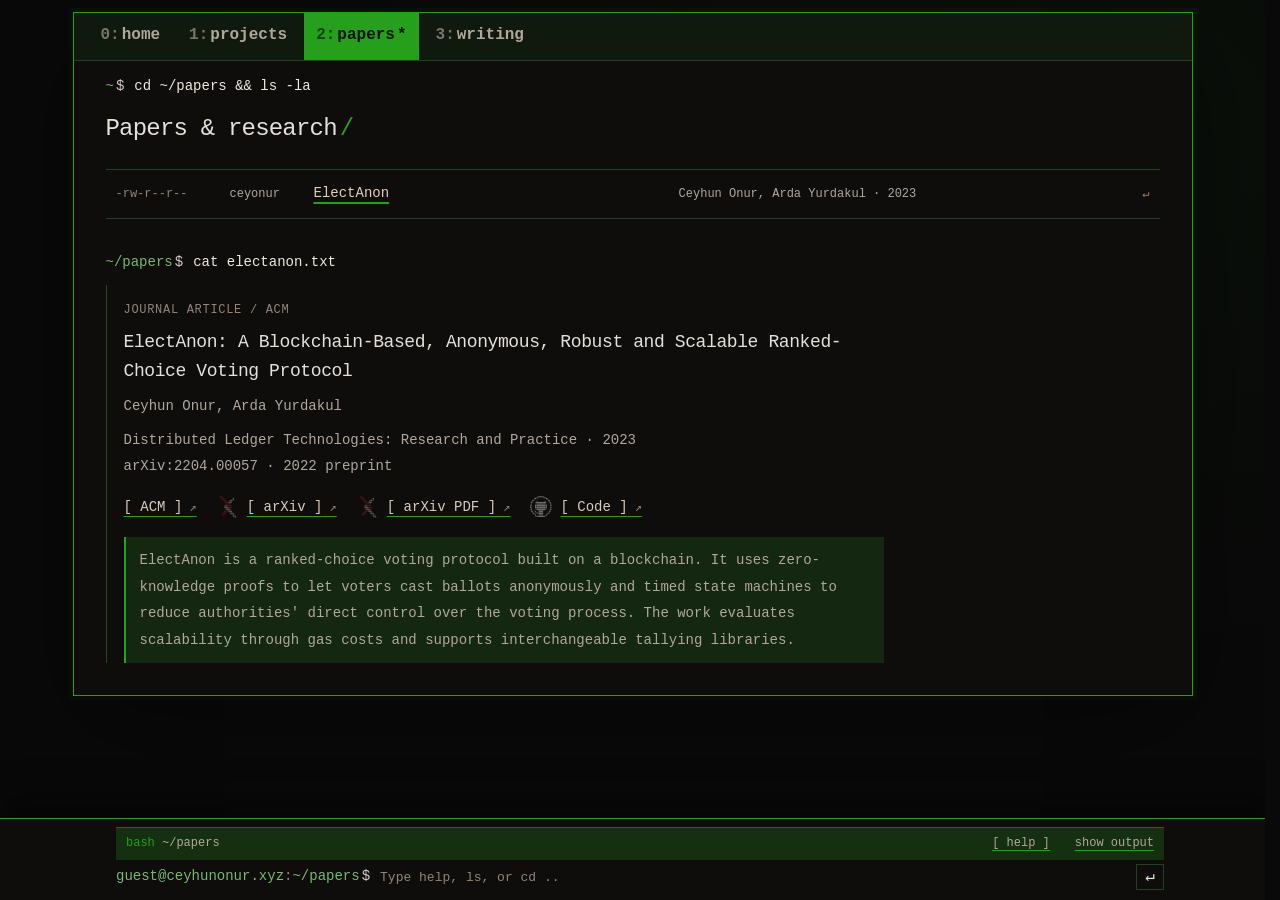
==== commit a1894bd8: "Refine site layout and navigation" ====
--- a/papers/index.html
+++ b/papers/index.html
@@ -4,7 +4,7 @@
   <meta charset="utf-8"><meta name="viewport" content="width=device-width, initial-scale=1"><meta name="color-scheme" content="dark">
   <meta name="description" content="Ceyhun Onur, Senior Software Engineer at Ava Labs, building Avalanche. Selected projects, blockchain research and writing.">
   <title>Papers — Ceyhun Onur</title><link rel="icon" href="../assets/favicon.svg" type="image/svg+xml"><link rel="stylesheet" href="../styles.css">
-  <script src="../terminal.js" defer></script>
+  <script src="../terminal.js?v=5" defer></script>
 </head>
 <body data-shell-directory="/papers">
   <a class="skip-link" href="#main">Skip to content</a>
@@ -12,14 +12,14 @@
     <header class="site-header"><nav class="session-tabs" aria-label="Directories"><a href="../index.html" data-directory="/"><span class="tab-index">0:</span>home<span class="tab-current" aria-hidden="true">*</span></a><a href="../projects/index.html" data-directory="/projects"><span class="tab-index">1:</span>projects<span class="tab-current" aria-hidden="true">*</span></a><a href="index.html" data-directory="/papers" class="active" aria-current="page"><span class="tab-index">2:</span>papers<span class="tab-current" aria-hidden="true">*</span></a><a href="../writing/index.html" data-directory="/writing"><span class="tab-index">3:</span>writing<span class="tab-current" aria-hidden="true">*</span></a></nav><span class="window-title screen-reader-only">~/papers — bash</span></header>
     <main id="main" class="terminal-body">
 <section class="directory-page" id="papers" aria-labelledby="papers-title">
-<section aria-labelledby="papers-title"><div class="prompt"><span class="prompt-path">~/papers</span><span class="prompt-dollar">$</span><span class="prompt-command">ls -la</span></div><h1 id="papers-title" class="page-title">Papers & research<span>/</span></h1>
-<ul class="file-list directory-index">
-  <li><a class="file-row" href="#paper-one"><span class="permissions" aria-hidden="true">-rw-r--r--</span><span class="file-owner">ceyonur</span><span class="file-name">ElectAnon</span><span class="file-description">Ceyhun Onur, Arda Yurdakul · 2023</span><span class="file-arrow" aria-hidden="true">↵</span></a></li>
-</ul>
-<section class="terminal-section directory-entry" id="paper-one">
-  <div class="prompt"><span class="prompt-path">~/papers</span><span class="prompt-dollar">$</span><span class="prompt-command">cat electanon.txt</span></div>
-  <div class="command-output publication-content"><span class="sample-tag">JOURNAL ARTICLE / ACM</span><h2>ElectAnon: A Blockchain-Based, Anonymous, Robust and Scalable Ranked-Choice Voting Protocol</h2><p class="authors">Ceyhun Onur, Arda Yurdakul</p><p class="venue">Distributed Ledger Technologies: Research and Practice · 2023<br>arXiv:2204.00057 · 2022 preprint</p><div class="publication-links"><a class="placeholder-link" href="https://dl.acm.org/doi/10.1145/3598302">[ ACM ]<span aria-hidden="true"> ↗</span></a><a class="placeholder-link" href="https://arxiv.org/abs/2204.00057"><img class="site-favicon" src="../assets/favicons/arxiv-ascii.svg" alt="" width="22" height="22" decoding="async">[ arXiv ]<span aria-hidden="true"> ↗</span></a><a class="placeholder-link" href="https://arxiv.org/pdf/2204.00057"><img class="site-favicon" src="../assets/favicons/arxiv-ascii.svg" alt="" width="22" height="22" decoding="async">[ arXiv PDF ]<span aria-hidden="true"> ↗</span></a><a class="placeholder-link" href="https://github.com/ceyonur/electanon"><img class="site-favicon" src="../assets/favicons/github-ascii.svg" alt="" width="22" height="22" decoding="async">[ Code ]<span aria-hidden="true"> ↗</span></a></div><div class="abstract"><p>ElectAnon is a ranked-choice voting protocol built on a blockchain. It uses zero-knowledge proofs to let voters cast ballots anonymously and timed state machines to reduce authorities' direct control over the voting process. The work evaluates scalability through gas costs and supports interchangeable tallying libraries.</p></div></div>
-</section>
+<section aria-labelledby="papers-title"><div class="prompt"><span class="prompt-path">~/papers</span><span class="prompt-dollar">$</span><span class="prompt-command">ls -la</span></div><h1 id="papers-title" class="page-title">Papers & research<span>/</span></h1>
+<ul class="file-list directory-index">
+  <li><a class="file-row" href="#paper-one"><span class="permissions" aria-hidden="true">-rw-r--r--</span><span class="file-owner">ceyonur</span><span class="file-name">ElectAnon</span><span class="file-description">Ceyhun Onur, Arda Yurdakul · 2023</span><span class="file-arrow" aria-hidden="true">↵</span></a></li>
+</ul>
+<section class="terminal-section directory-entry" id="paper-one">
+  <div class="prompt"><span class="prompt-path">~/papers</span><span class="prompt-dollar">$</span><span class="prompt-command">cat electanon.txt</span></div>
+  <div class="command-output publication-content"><span class="sample-tag">JOURNAL ARTICLE / ACM</span><h2>ElectAnon: A Blockchain-Based, Anonymous, Robust and Scalable Ranked-Choice Voting Protocol</h2><p class="authors">Ceyhun Onur, Arda Yurdakul</p><p class="venue">Distributed Ledger Technologies: Research and Practice · 2023<br>arXiv:2204.00057 · 2022 preprint</p><div class="publication-links"><a class="placeholder-link" href="https://dl.acm.org/doi/10.1145/3598302">[ ACM ]<span aria-hidden="true"> ↗</span></a><a class="placeholder-link" href="https://arxiv.org/abs/2204.00057"><img class="site-favicon" src="../assets/favicons/arxiv-ascii.svg" alt="" width="22" height="22" decoding="async">[ arXiv ]<span aria-hidden="true"> ↗</span></a><a class="placeholder-link" href="https://arxiv.org/pdf/2204.00057"><img class="site-favicon" src="../assets/favicons/arxiv-ascii.svg" alt="" width="22" height="22" decoding="async">[ arXiv PDF ]<span aria-hidden="true"> ↗</span></a><a class="placeholder-link" href="https://github.com/ceyonur/electanon"><img class="site-favicon" src="../assets/favicons/github-ascii.svg" alt="" width="22" height="22" decoding="async">[ Code ]<span aria-hidden="true"> ↗</span></a></div><div class="abstract"><p>ElectAnon is a ranked-choice voting protocol built on a blockchain. It uses zero-knowledge proofs to let voters cast ballots anonymously and timed state machines to reduce authorities' direct control over the voting process. The work evaluates scalability through gas costs and supports interchangeable tallying libraries.</p></div></div>
+</section>
 </section>
 
 </section>
--- a/styles.css
+++ b/styles.css
@@ -460,6 +460,96 @@
 }
 .terminal-actions { align-items: center; margin-left: auto; }
 
-.directory-entry { scroll-margin-top: 24px; }
-.directory-page .prompt { font-size: 13px; }
-.directory-entry .prompt-command { display: inline-block; }
+.directory-entry { scroll-margin-top: 24px; }
+.directory-page .prompt { font-size: 13px; }
+.directory-entry .prompt-command { display: inline-block; }
+
+
+
+/* Larger directory tabs and a compact, naturally scrolling home screen. */
+.session-tabs a {
+  font-size: 16px;
+  font-weight: 700;
+  min-height: 46px;
+}
+body[data-shell-directory="/"] .terminal-body { min-height: 0; }
+
+@media (min-width: 1000px) {
+  body[data-shell-directory="/"] { padding-top: 12px; }
+  body[data-shell-directory="/"].has-command-reader { padding-bottom: 80px; }
+  body[data-shell-directory="/"].terminal-output-open {
+    padding-bottom: calc(80px + min(40vh, 360px));
+  }
+  body[data-shell-directory="/"] .terminal-body { padding: 12px 32px 8px; }
+  #home .identity-output { padding-top: 10px; padding-bottom: 0; }
+  #home .bio-output { margin-top: 12px; line-height: 1.7; }
+  #home .bio-output p + p { margin-top: 8px; }
+  #home .career-list { margin-top: 12px; line-height: 1.5; }
+  #home .career-list > div { margin: 0 0 10px; padding-left: 12px; }
+  #home .career-list > div:last-child { margin-bottom: 0; }
+  #home .career-list dd { margin-top: 0; }
+  #home .career-list .comment { margin-top: 3px; line-height: 1.5; }
+  #home .career-list .placeholder-link { font-size: inherit; }
+  #home .career-dates { margin-left: 6px; font-size: 12px; white-space: nowrap; }
+  body[data-shell-directory="/"] .typed-console { padding: 8px 24px; }
+  body[data-shell-directory="/"] .terminal-dock-toolbar { padding: 2px 10px; margin-bottom: 2px; }
+  body[data-shell-directory="/"] .typed-form { padding-top: 0; padding-bottom: 0; }
+}
+@media (max-width: 700px) {
+  .session-tabs a { font-size: 14px; min-height: 44px; padding: 8px 6px; }
+  .session-tabs { padding-left: 4px; padding-right: 4px; }
+  .session-tabs .tab-index { font-size: 11px; }
+  .session-tabs a { gap: 1px; }
+  .identity-subtitle, .career-list dd { overflow-wrap: anywhere; }
+  .typed-console { padding-bottom: max(12px, env(safe-area-inset-bottom)); }
+}
+@media (max-width: 360px) {
+  .session-tabs a { padding-left: 4px; padding-right: 4px; gap: 0; }
+  .session-tabs .tab-index { display: none; }
+}
+
+@media (min-width: 1000px) and (max-height: 760px) {
+  body[data-shell-directory="/"] { padding-top: 8px; }
+  body[data-shell-directory="/"] .terminal-body { padding-top: 8px; padding-bottom: 6px; }
+  #home .identity-output { padding-top: 6px; }
+  #home .career-list { margin-top: 8px; line-height: 1.4; }
+  #home .career-list > div { margin-bottom: 6px; }
+}
+
+/* Keep the terminal frame aligned as pages gain or lose a scrollbar. */
+html { scrollbar-gutter: stable; }
+@media (min-width: 1000px) {
+  body { padding-top: 12px; }
+  .terminal-body { padding: 12px 32px 8px; }
+  .typed-console { padding: 8px 24px; }
+  .terminal-dock-toolbar { padding: 2px 10px; margin-bottom: 2px; }
+  .typed-form { padding-top: 0; padding-bottom: 0; }
+}
+@media (min-width: 1000px) and (max-height: 760px) {
+  body { padding-top: 8px; }
+  .terminal-body { padding-top: 8px; padding-bottom: 6px; }
+}
+
+/* Make work titles easy to distinguish from their descriptions. */
+#home .career-list dd:not(.comment) { color: var(--text); font-weight: 600; }
+#home .career-list .career-dates { color: var(--muted); font-weight: 400; }
+#home .career-list dd.comment { color: var(--muted); font-weight: 400; }
+#home .career-list dd.comment .placeholder-link { color: inherit; }
+
+/* Match the reading size used in the other sections. */
+#home .career-list, #home .career-list dd.comment, #home .identity-subtitle { font-size: 14px; }
+#home .career-list .career-dates { font-size: 13px; }
+
+/* Keep command prompts consistent across all directories. */
+.prompt, .directory-page .prompt, .typed-prompt { font-size: 14px; }
+
+/* Reserve the command's final size while its letters are typed. */
+.opening-command { position: relative; display: inline-block; max-width: 100%; }
+.opening-command-reserve { opacity: 0; }
+.opening-command-typing { position: absolute; inset: 0; }
+.opening-command-typing::after { content: ''; display: inline-block; width: .55em; height: 1em; background: var(--accent); vertical-align: -.1em; }
+
+#home .career-list dt { font-size: 16px; }
+
+/* Keep a consistent gap between the last content and the frame. */
+body[data-shell-directory] .terminal-body { padding-bottom: 32px; }
